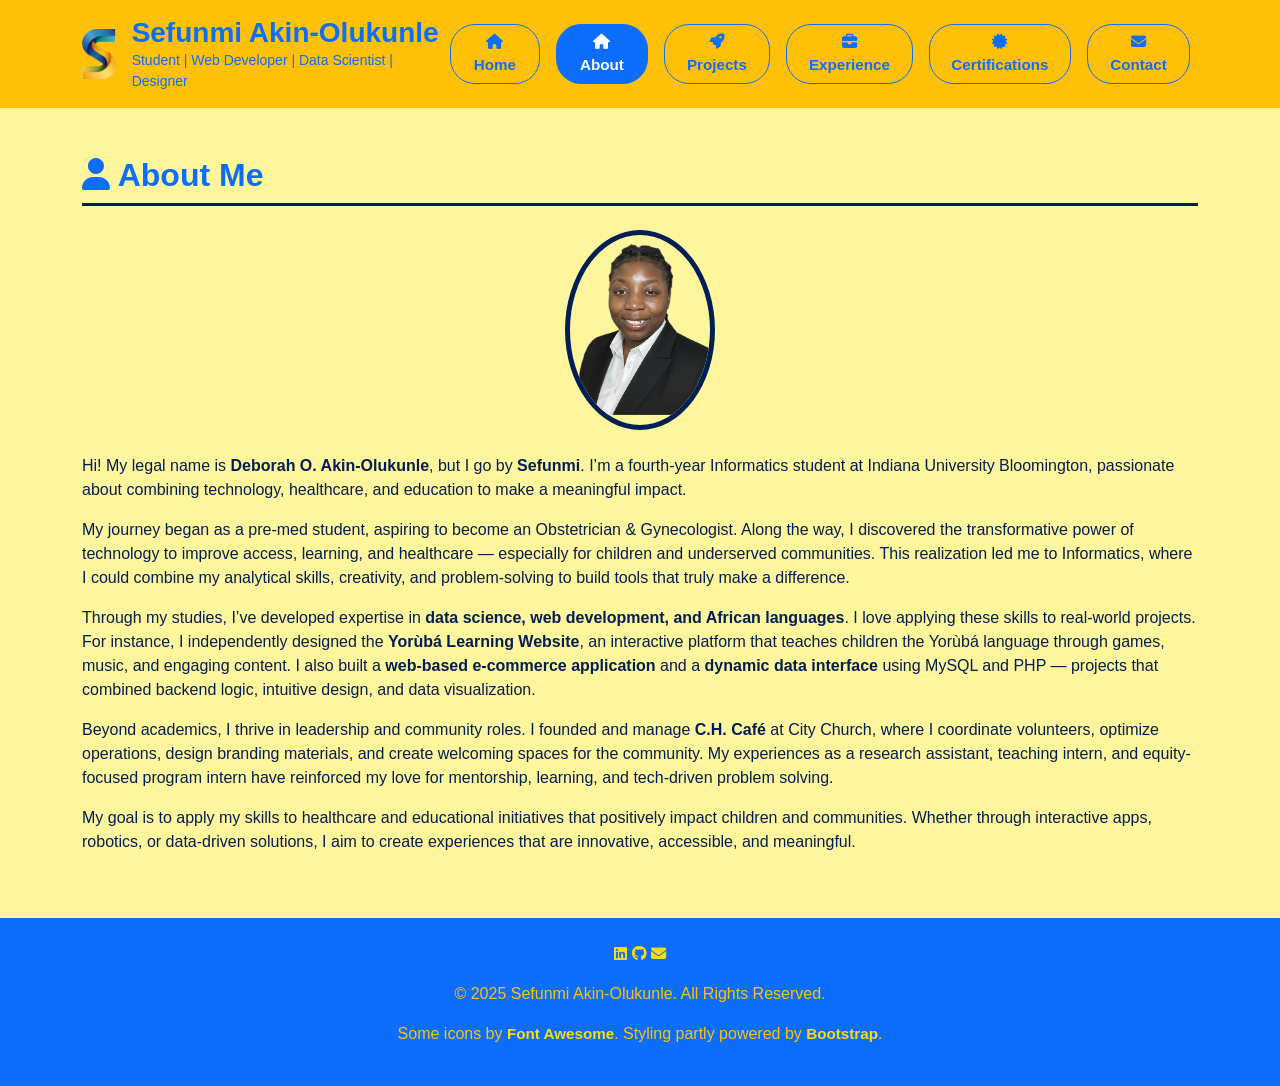
==== about.html @ feb0e195 "Portfolio first draft" ====
<!DOCTYPE html>
<html lang="en">

<head>
    <meta charset="UTF-8">
    <meta name="viewport" content="width=device-width, initial-scale=1.0">
    <title>Sefunmi Akin-Olukunle | Portfolio</title>

    <!-- Bootstrap 5 CSS -->
    <link href="https://cdn.jsdelivr.net/npm/bootstrap@5.3.1/dist/css/bootstrap.min.css" rel="stylesheet">
    <!-- Font Awesome for icons -->
    <link rel="stylesheet" href="https://cdnjs.cloudflare.com/ajax/libs/font-awesome/6.5.0/css/all.min.css">
    <!-- Favicon -->
    <link rel="icon" href="favicon.ico" type="image/x-icon">
    <!-- Custom CSS -->
    <link rel="stylesheet" href="css/style.css">
    <link rel="stylesheet" href="css/normalize.css">
</head>

<body>

    <!-- Hero Section -->
    <!-- Hero Section -->
    <header class="bg-warning text-primary py-3">
        <div class="container d-flex justify-content-between align-items-center">
            <!-- Left side: Logo + Name -->
            <div class="d-flex align-items-center">
                <img src="images/logo.PNG" alt="Sefunmi Logo" class="logo-img me-3">
                <!-- Logo genreated from google.gemini.com -->

                <div>
                    <h1 class="h3 fw-bold mb-0">Sefunmi Akin-Olukunle</h1>
                    <p class="small mb-0">Student | Web Developer | Data Scientist | Designer</p>
                </div>
            </div>

            <!-- Right side: Navigation -->
            <nav class="navbar">
                <!-- Desktop Nav (visible on lg+) -->
                <ul class="navbar-nav d-none d-lg-flex flex-row">
                    <li class="nav-item">
                        <a class="btn btn-outline-primary btn-lg mx-2" href="index.html">
                            <i class="fas fa-home"></i> Home
                        </a>
                    </li>
                    <li class="nav-item">
                        <a class="btn btn-primary btn-lg mx-2" href="about.html">
                            <i class="fas fa-home"></i> About
                        </a>
                    </li>
                    <li class="nav-item mx-2">
                        <a class="btn btn-outline-primary btn-lg" href="projects.html"><i class="fas fa-rocket"></i>
                            Projects</a>
                    </li>
                    <li class="nav-item mx-2">
                        <a class="btn btn-outline-primary btn-lg" href="experience.html"><i
                                class="fas fa-briefcase"></i> Experience</a>
                    </li>
                    <li class="nav-item mx-2">
                        <a class="btn btn-outline-primary btn-lg" href="certifications.html"><i
                                class="fas fa-certificate"></i> Certifications</a>
                    </li>
                    <li class="nav-item mx-2">
                        <a class="btn btn-outline-primary btn-lg" href="contact.html"><i class="fas fa-envelope"></i>
                            Contact</a>
                    </li>
                </ul>

                <!-- Hamburger (visible on small screens) -->
                <button class="d-lg-none btn btn-light btn-lg" type="button" data-bs-toggle="offcanvas"
                    data-bs-target="#offcanvasMenu" aria-controls="offcanvasMenu">
                    <i class="fas fa-bars me-2"></i> Menu
                </button>
            </nav>
        </div>
    </header>

    <!-- Offcanvas Menu -->
    <div class="offcanvas offcanvas-end blue-menu" tabindex="-1" id="offcanvasMenu"
        aria-labelledby="offcanvasMenuLabel">
        <div class="offcanvas-header">
            <h5 class="offcanvas-title" id="offcanvasMenuLabel">Menu</h5>
            <button type="button" class="btn-close text-reset" data-bs-dismiss="offcanvas" aria-label="Close"></button>
        </div>
        <div class="offcanvas-body">
            <ul class="navbar-nav">
                <li class="nav-item"><a class="nav-link" href="index.html"><i class="fas fa-home"></i> Home</a></li>
                <li class="nav-item"><a class="nav-link contact-link" href="about.html"><i class="fas fa-user"></i>
                        About</a>
                </li>
                <li class="nav-item"><a class="nav-link" href="projects.html"><i class="fas fa-rocket"></i> Projects</a>
                </li>
                <li class="nav-item"><a class="nav-link" href="experience.html"><i class="fas fa-briefcase"></i>
                        Experience</a></li>
                <li class="nav-item"><a class="nav-link" href="certifications.html"><i class="fas fa-certificate"></i>
                        Certifications</a></li>
                <li class="nav-item"><a class="nav-link" href="contact.html"><i class="fas fa-envelope"></i> Contact</a>
                </li>
            </ul>
        </div>
    </div>


    <!-- Right-side Collapsible Menu
    <div class="menu-toggle" id="menuToggle">
        <i class="fas fa-bars"></i> Menu
    </div>

    <nav class="sidebar-nav-collapsible" id="sidebarNav">
        <ul>
            <li><a href="index.html"><i class="fas fa-home"></i> Home</a></li>
            <li><a href="index.html#about"><i class="fas fa-user"></i> About</a></li>
            <li><a href="projects.html"><i class="fas fa-rocket"></i> Projects</a></li>
            <li><a href="experience.html"><i class="fas fa-briefcase"></i> Experience</a></li>
            <li><a href="certifications.html"><i class="fas fa-certificate"></i> Certifications</a></li>
            <li><a href="contact.html"><i class="fas fa-envelope"></i> Contact</a></li>
        </ul>
    </nav> -->



    <!-- About Section -->
    <section id="about" class="container py-5">
        <h2 class="text-primary mb-4"><i class="fas fa-user"></i> About Me</h2>
        <div class="text-center mb-4">
            <img src="images/profile.PNG" alt="Sefunmi Akin-Olukunle" class="profile-pic">
        </div>
        <p>Hi! My legal name is <strong>Deborah O. Akin-Olukunle</strong>, but I go by <strong>Sefunmi</strong>. I’m a
            fourth-year Informatics student at Indiana University Bloomington, passionate about combining technology,
            healthcare, and education to make a meaningful impact.</p>

        <p>My journey began as a pre-med student, aspiring to become an Obstetrician & Gynecologist. Along the way, I
            discovered the transformative power of technology to improve access, learning, and healthcare — especially
            for children and underserved communities. This realization led me to Informatics, where I could combine my
            analytical skills, creativity, and problem-solving to build tools that truly make a difference.</p>

        <p>Through my studies, I’ve developed expertise in <strong>data science, web development, and African
                languages</strong>. I love applying these skills to real-world projects. For instance, I independently
            designed the <strong>Yorùbá Learning Website</strong>, an interactive platform that teaches children the
            Yorùbá language through games, music, and engaging content. I also built a <strong>web-based e-commerce
                application</strong> and a <strong>dynamic data interface</strong> using MySQL and PHP — projects that
            combined backend logic, intuitive design, and data visualization.</p>

        <p>Beyond academics, I thrive in leadership and community roles. I founded and manage <strong>C.H. Café</strong>
            at City Church, where I coordinate volunteers, optimize operations, design branding materials, and create
            welcoming spaces for the community. My experiences as a research assistant, teaching intern, and
            equity-focused program intern have reinforced my love for mentorship, learning, and tech-driven problem
            solving.</p>

        <p>My goal is to apply my skills to healthcare and educational initiatives that positively impact children and
            communities. Whether through interactive apps, robotics, or data-driven solutions, I aim to create
            experiences that are innovative, accessible, and meaningful.</p>
    </section>

    <!-- Skills Section -->
    <!-- <section id="skills" class="py-5">
        <div class="container bg-primary text-warning p-4 rounded">
            <h2 class="mb-4"><i class="fas fa-laptop-code"></i> Technical Skills</h2>
            <div class="d-flex flex-wrap gap-2">
                <span class="badge">Python</span>
                <span class="badge">HTML</span>
                <span class="badge">CSS</span>
                <span class="badge">SQL/MySQL</span>
                <span class="badge">Tableau</span>
                <span class="badge">GitHub</span>
                <span class="badge">Figma</span>
                <span class="badge">Data Analysis</span>
                <span class="badge">JavaScript</span>

            </div>
        </div>
    </section> -->

    <!-- Call to Action Section -->
    <!-- <section class="text-center py-5">
        <div class="container">
            <h2 class="mb-4"><i class="fas fa-handshake"></i> Let’s Connect</h2>
            <a href="contact.html" class="btn btn-primary btn-lg mx-2"><i class="fas fa-envelope"></i> Contact Me</a>
            <a href="projects.html" class="btn btn-warning btn-lg text-primary mx-2"><i class="fas fa-rocket"></i> See
                My Work</a>
        </div>
    </section> -->

    <!-- Footer -->
    <footer class="bg-primary text-warning text-center py-4">
        <div class="mb-3">
            <a href="https://www.linkedin.com/in/deborah-sefunmi-akin-olukunle/" target="_blank" class="social-icon"><i
                    class="fab fa-linkedin"></i></a>
            <a href="https://github.com/dsakinolu" target="_blank" class="social-icon"><i class="fab fa-github"></i></a>
            <a href="mailto:dsakinolukunle@gmail.com" class="social-icon"><i class="fas fa-envelope"></i></a>
        </div>
        <p>&copy; 2025 Sefunmi Akin-Olukunle. All Rights Reserved.</p>
        <p>Some icons by <a href="https://fontawesome.com/" target="_blank"><strong>Font Awesome</strong></a>. Styling
            partly powered by
            <a href="https://getbootstrap.com/" target="_blank"><strong>Bootstrap</strong></a>.
        </p>
    </footer>

    <!-- Bootstrap JS -->
    <script src="https://cdn.jsdelivr.net/npm/bootstrap@5.3.1/dist/js/bootstrap.bundle.min.js"></script>
    <script src="script.js"></script>
</body>

</html>
---- css/style.css ----
body {
    font-family: 'Segoe UI', Arial, sans-serif;
    background-color: #fff59d;
    /* bright yellow */
    color: #001f54;
    /* deep blue text */
    scroll-behavior: smooth;
    margin: 0;
}

header {
    position: sticky;
    top: 0;
    /* distance from top of viewport */
    z-index: 1000;
    /* ensures header stays above content */
}

/* Hero with gradient animation */
.hero {
    height: 70vh;
    background: linear-gradient(135deg, #007bff, #00c6ff);
    background-size: 400% 400%;
    animation: gradientBG 10s ease infinite;
    color: #fff;
    position: relative;
}

@keyframes gradientBG {
    0% {
        background-position: 0% 50%;
    }

    50% {
        background-position: 100% 50%;
    }

    100% {
        background-position: 0% 50%;
    }
}

/* Skills badges */
.skill-badge {
    background-color: #ffc107;
    color: #0d6efd;
    padding: 0.5rem 1rem;
    border-radius: 25px;
    font-size: 1rem;
    transition: transform 0.3s, box-shadow 0.3s;
}

.skill-badge:hover {
    transform: scale(1.1);
    box-shadow: 0 0 15px rgba(255, 193, 7, 0.8);
}

/* Card hover effect */
.hover-card:hover {
    transform: translateY(-5px);
    transition: 0.3s ease-in-out;
}


/* Logo styling */
.logo-img {
    max-height: 50px;
    /* Adjust size */
    width: auto;
}

/* Navbar adjustments */


.navbar-nav .btn {
    font-weight: 600;
    transition: transform 0.2s ease-in-out;
    padding: 0.4rem 0.9rem;
    font-size: 0.95rem;
    border-radius: 25px;
}

.navbar-nav .btn:hover {
    transform: scale(1.05);
}

.navbar-nav {
    margin-left: auto;
    /* pushes nav to the right */
    align-items: center;
}

.blue-shadow {
    box-shadow: 0 4px 8px rgba(0, 123, 255, 0.3);
    /* subtle blue shadow */
}


/* Offcanvas link styling */
.offcanvas-body .nav-link {
    font-size: 1.2rem;
    padding: 10px 0;
    color: #0d6efd;
    text-align: left;
}

.offcanvas-body .nav-link i {
    margin-right: 8px;

}


/* Offcanvas Menu Customization */
.blue-menu {
    background-color: #0d6efd;
    /* Your blue */
    color: #ffc107;
    /* Yellow text for contrast */
}

.blue-menu .offcanvas-header {
    border-bottom: 1px solid #ffc107;
    /* subtle divider */
}

.blue-menu .offcanvas-title {
    color: #ffc107;
    font-weight: bold;
}

.blue-menu .nav-link {
    display: inline-block;
    width: 100%;
    text-align: center;
    background-color: #ffc107;
    /* same as desktop primary */
    color: #001f54;
    /* deep blue text */
    font-weight: 600;
    border-radius: 25px;
    padding: 0.5rem 1rem;
    margin: 0.5rem 0;
    transition: transform 0.3s, background-color 0.3s;
    text-decoration: none;
}

.blue-menu .nav-link i {
    margin-right: 0.5rem;
}

.blue-menu .nav-link:hover {
    background-color: #ffdd00;
    /* brighter yellow on hover */
    color: #001f54;
    transform: scale(1.05);
}

/* Close button color */
.blue-menu .btn-close {
    filter: invert(100%);
    /* makes it visible on blue background */
}

/* Ensure Offcanvas full height scrolls on mobile if content is long */
.blue-menu .offcanvas-body {
    overflow-y: auto;
    padding-top: 1rem;
}

.blue-menu .nav-link.contact-link {
    background-color: #001f54;
    /* deep blue */
    color: #ffc107;
}

.blue-menu .nav-link.contact-link:hover {
    background-color: #2563eb;
    /* hover deep blue */
    color: #ffc107;
}

/* Optional: subtle shadow to make it pop */
.blue-menu {
    box-shadow: -4px 0 15px rgba(0, 0, 0, 0.2);
}


.nav-link:hover {
    color: burlywood !important;
    text-decoration: none;
    transition: color 0.3s;
}

/* Collapsible Right Menu */
/* Keep Menu Toggle inside header */
.menu-toggle {
    display: inline-flex;
    /* only as wide as content */
    align-items: center;
    gap: 0.5rem;
    position: absolute;
    /* positions inside header */
    top: 175px;
    right: 20px;
    background-color: #ffe74c;
    color: #001f54;
    font-weight: bold;
    padding: 0.5rem 1rem;
    border-radius: 10px;
    cursor: pointer;
    box-shadow: 0 2px 8px rgba(0, 0, 0, 0.2);
    z-index: 1000;
}

.menu-toggle:hover {
    background-color: #ffd700;
}



/* Hidden sidebar */
.sidebar-nav-collapsible {
    position: fixed;
    top: 0;
    right: -250px;
    width: 250px;
    height: 100%;
    background-color: #001f54;
    color: #ffe74c;
    padding-top: 3rem;
    transition: right 0.3s;
    z-index: 999;
}

.sidebar-nav-collapsible ul {
    list-style: none;
    padding: 0;
    margin: 0;
}

.sidebar-nav-collapsible li {
    margin: 1rem 0;
}

.sidebar-nav-collapsible a {
    color: #ffe74c;
    text-decoration: none;
    font-weight: bold;
    display: block;
    padding: 0.5rem 1rem;
    transition: background-color 0.3s, color 0.3s;
}

.sidebar-nav-collapsible a:hover {
    background-color: #ffe74c;
    color: #001f54;
    border-radius: 0 10px 10px 0;
}

/* .sidebar-nav-collapsible ul li a:visited {
    color: rgb(236, 114, 70);
} */

/* Active sidebar open */
.sidebar-nav-collapsible.open {
    right: 0;
}


/* Section Titles */
h2 {
    border-bottom: 3px solid #001f54;
    padding-bottom: 0.5rem;
    margin-bottom: 2rem;
    font-weight: bold;
}

/* Profile Picture */
#about img {
    width: 150px;
    height: 200px;
    object-fit: contain;
    border-radius: 50%;
    border: 5px solid #001f54;
    transition: transform 0.3s, box-shadow 0.3s;
    display: block;
    margin: 1rem auto;
}

#about img:hover {
    transform: scale(1.1);
    box-shadow: 0 0 20px rgba(0, 31, 84, 0.6);
}

/* Skills Section */
#skills {
    background-color: #001f54;
    color: #fff59d;
}

#skills .d-flex span {
    background-color: #ffdd00;
    color: #001f54;
    padding: 0.5rem 1rem;
    border-radius: 5px;
    font-weight: bold;
    transition: transform 0.3s, background-color 0.3s;
    cursor: pointer;
}

#skills .d-flex span:hover {
    transform: scale(1.1);
    background-color: #ffe74c;
}

/* Call to Action Section */
.text-center.py-5 {
    background-color: #001f54;
    color: #fff59d;
    transition: background-color 0.3s;
}

.text-center.py-5 .btn-primary {
    background-color: #ffdd00;
    color: #001f54;
    border: none;
    transition: transform 0.3s, background-color 0.3s;
}

/* For outline buttons */
.btn-outline-primary:hover {
    background-color: #1e3a8a;
    /* your desired blue */
    color: #ffffff;
    /* text color on hover */
    border-color: #1e3a8a;
    /* optional: match border to hover bg */
}

/* For solid buttons (btn-primary) */
.btn-primary:hover {
    background-color: #2563eb;
    /* your desired hover blue */
    color: #ffffff;
    /* optional */
    border-color: #2563eb;
    /* optional */
}


.text-center.py-5 .btn-primary:hover {
    background-color: #ffe74c;
    transform: scale(1.05);
}

.text-center.py-5 .btn-warning {
    background-color: #ffe74c;
    color: #001f54;
    border: none;
    transition: transform 0.3s, background-color 0.3s;
}

.text-center.py-5 .btn-warning:hover {
    background-color: #ffdd00;
    transform: scale(1.05);
}

/* Footer */
footer {
    background-color: #001f54;
    color: #ffdd00;
    text-align: center;
    padding: 2rem 0;
}

footer a {
    color: #ffdd00;
    margin: 0;
    font-size: 0.95rem;
    transition: transform 0.3s, color 0.3s;
    text-decoration: none;
}

footer a:hover {
    transform: scale(1.2);
    color: #fff;
}

footer a:visited {
    color: rgb(236, 114, 70);
}

/* Buttons & badges hover animations */
.btn,
.badge {
    cursor: pointer;
}

/* Optional: subtle fade-in on scroll for About and Skills sections */
@keyframes fadeInUp {
    from {
        opacity: 0;
        transform: translateY(20px);
    }

    to {
        opacity: 1;
        transform: translateY(0);
    }
}

#about,
#skills {
    animation: fadeInUp 1s ease-in-out;
}

/* Optional: add shadow to skill badges for pop effect */
#skills .d-flex span {
    box-shadow: 0 4px 8px rgba(0, 0, 0, 0.2);
}

/*  *******PROJECTS PAGE****** */

.hover-card {
    transition: transform 0.3s, box-shadow 0.3s;
    cursor: pointer;
}

.hover-card:hover {
    transform: translateY(-10px);
    box-shadow: 0 10px 20px rgba(0, 31, 84, 0.5);
}

.card-img-top {
    height: 200px;
    object-fit: cover;
}

/*  *******CONTACT PAGE****** */

form input,
form textarea {
    border: 2px solid #001f54;
    border-radius: 5px;
    transition: border-color 0.3s, box-shadow 0.3s;
}

form input:focus,
form textarea:focus {
    border-color: #ffdd00;
    box-shadow: 0 0 10px rgba(255, 221, 0, 0.5);
}

form button:hover {
    transform: scale(1.05);
    background-color: #ffdd00;
}

/*  *******CERTIFICATIONS PAGE****** */
.list-group-item i {
    margin-right: 10px;
}

.list-group-item:hover {
    background-color: #ffe74c;
    color: #001f54;
    font-weight: bold;
    transition: 0.3s;
}



/*  *******EXPERIENCE PAGE****** */
.timeline {
    position: relative;
    padding-left: 30px;
    border-left: 3px solid #001f54;
}

.timeline-item {
    margin-bottom: 2rem;
    opacity: 0;
    transform: translateX(-50px);
    transition: all 0.6s ease-out;
}

.timeline-item h5 {
    color: #001f54;
}

.timeline-item.visible {
    opacity: 1;
    transform: translateX(0);
}



/*  *******PROJECTS PAGE****** */

.pop {
    transform: scale(1.2);
    transition: transform 0.3s;
}



/* Default: Desktop */
.nav-links {
    display: flex;
    gap: 0.5rem;
}

/* Large screens (lg+) - show desktop nav, hide menu button */
@media screen and (min-width: 992px) {
    .menu-btn {
        display: none;
    }

    .nav-links {
        display: flex !important;
        flex-direction: row;
        position: static;
        background: none;
        box-shadow: none;
    }
}

/* Medium screens (md: 768px - 991px) */
@media screen and (max-width: 991px) {
    .nav-links {
        display: none;
        flex-direction: column;
        position: absolute;
        top: 100%;
        right: 1rem;
        background-color: white;
        padding: 1rem;
        border-radius: 8px;
        box-shadow: 0 4px 8px rgba(0, 0, 0, 0.2);
        z-index: 100;
    }

    .nav-links.show {
        display: flex;
    }

    .menu-btn {
        display: inline-flex;
        position: relative;
        z-index: 101;
    }

    .site-title h1 {
        font-size: 1.3rem;
    }
}

/* Small screens (sm: 576px - 767px) */
@media screen and (max-width: 767px) {
    .site-title h1 {
        font-size: 1.2rem;
    }

    .menu-btn {
        top: 1rem;
        right: 1rem;
    }

    .nav-links {
        width: 180px;
    }
}

/* Extra small screens (xs: <576px) */
@media screen and (max-width: 575px) {
    .site-title h1 {
        font-size: 1.1rem;
    }

    .nav-links {
        width: 160px;
        padding: 0.8rem;
        top: 4rem;
    }

    .menu-btn {
        top: 0.8rem;
        right: 0.8rem;
        font-size: 0.9rem;
        padding: 0.5rem 1rem;
    }
}
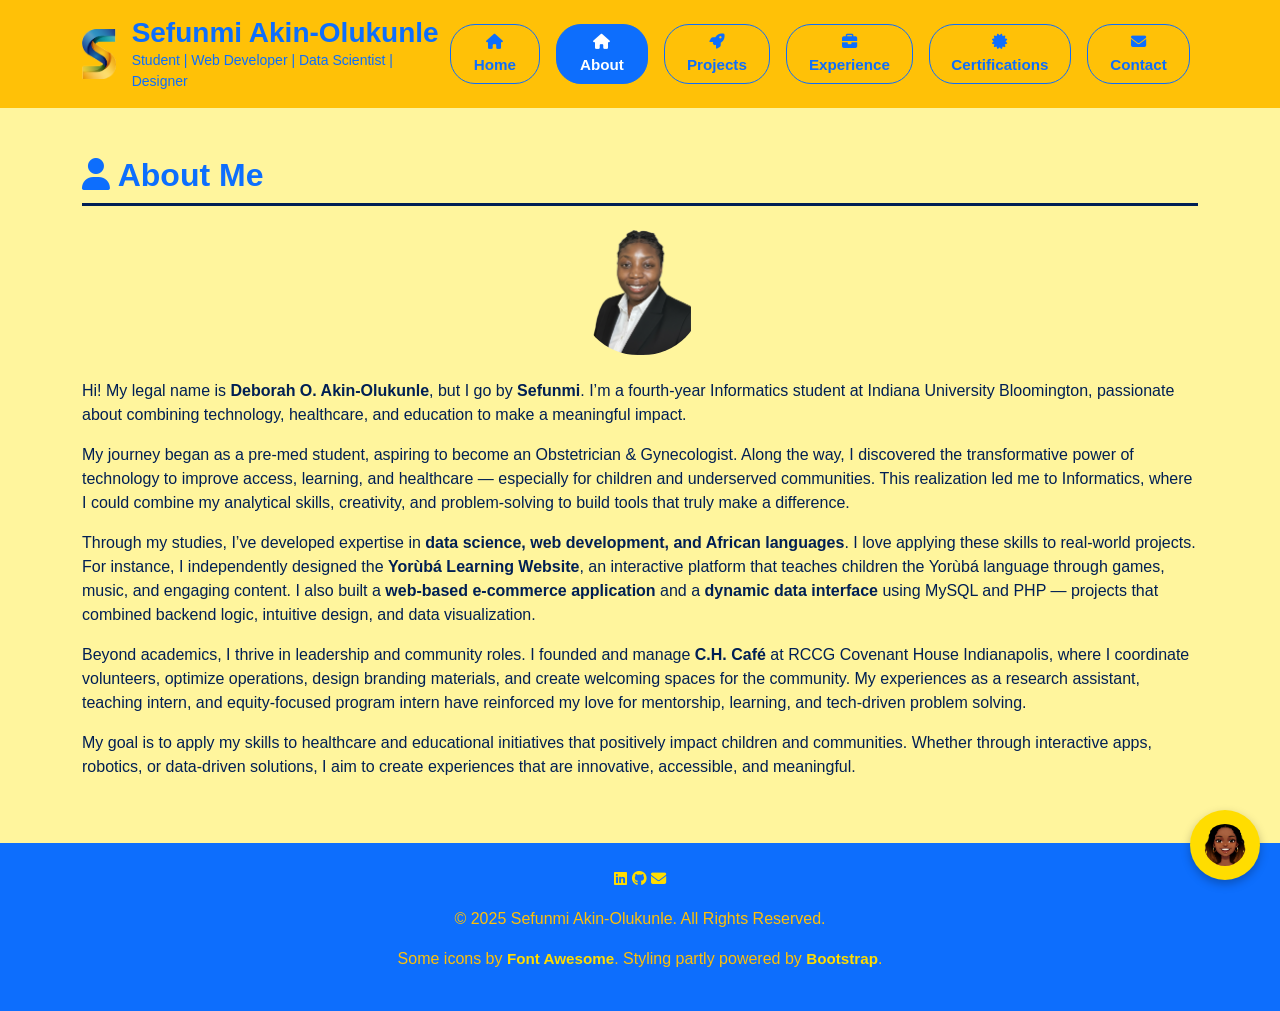
==== commit 980f4c54: "new additions, figma prototype, AI chatbox" ====
--- a/about.html
+++ b/about.html
@@ -12,14 +12,13 @@
     <link rel="stylesheet" href="https://cdnjs.cloudflare.com/ajax/libs/font-awesome/6.5.0/css/all.min.css">
     <!-- Favicon -->
     <link rel="icon" href="favicon.ico" type="image/x-icon">
-    <!-- Custom CSS -->
     <link rel="stylesheet" href="css/style.css">
     <link rel="stylesheet" href="css/normalize.css">
 </head>
 
 <body>
 
-    <!-- Hero Section -->
+
     <!-- Hero Section -->
     <header class="bg-warning text-primary py-3">
         <div class="container d-flex justify-content-between align-items-center">
@@ -101,24 +100,6 @@
     </div>
 
 
-    <!-- Right-side Collapsible Menu
-    <div class="menu-toggle" id="menuToggle">
-        <i class="fas fa-bars"></i> Menu
-    </div>
-
-    <nav class="sidebar-nav-collapsible" id="sidebarNav">
-        <ul>
-            <li><a href="index.html"><i class="fas fa-home"></i> Home</a></li>
-            <li><a href="index.html#about"><i class="fas fa-user"></i> About</a></li>
-            <li><a href="projects.html"><i class="fas fa-rocket"></i> Projects</a></li>
-            <li><a href="experience.html"><i class="fas fa-briefcase"></i> Experience</a></li>
-            <li><a href="certifications.html"><i class="fas fa-certificate"></i> Certifications</a></li>
-            <li><a href="contact.html"><i class="fas fa-envelope"></i> Contact</a></li>
-        </ul>
-    </nav> -->
-
-
-
     <!-- About Section -->
     <section id="about" class="container py-5">
         <h2 class="text-primary mb-4"><i class="fas fa-user"></i> About Me</h2>
@@ -142,7 +123,8 @@
             combined backend logic, intuitive design, and data visualization.</p>
 
         <p>Beyond academics, I thrive in leadership and community roles. I founded and manage <strong>C.H. Café</strong>
-            at City Church, where I coordinate volunteers, optimize operations, design branding materials, and create
+            at RCCG Covenant House Indianapolis, where I coordinate volunteers, optimize operations, design branding
+            materials, and create
             welcoming spaces for the community. My experiences as a research assistant, teaching intern, and
             equity-focused program intern have reinforced my love for mentorship, learning, and tech-driven problem
             solving.</p>
@@ -152,34 +134,40 @@
             experiences that are innovative, accessible, and meaningful.</p>
     </section>
 
-    <!-- Skills Section -->
-    <!-- <section id="skills" class="py-5">
-        <div class="container bg-primary text-warning p-4 rounded">
-            <h2 class="mb-4"><i class="fas fa-laptop-code"></i> Technical Skills</h2>
-            <div class="d-flex flex-wrap gap-2">
-                <span class="badge">Python</span>
-                <span class="badge">HTML</span>
-                <span class="badge">CSS</span>
-                <span class="badge">SQL/MySQL</span>
-                <span class="badge">Tableau</span>
-                <span class="badge">GitHub</span>
-                <span class="badge">Figma</span>
-                <span class="badge">Data Analysis</span>
-                <span class="badge">JavaScript</span>
+    <!-- Chatbot Icon -->
+    <div id="chat-icon">
+        <img src="images/sefunmi_avatar.PNG" alt="Sefunmi AI">
+        <span id="chat-tooltip">Ask Sefunmi AI</span>
+    </div>
 
+    <!-- Chatbox  -->
+    <div id="chatbot" class="chatbot hidden">
+        <div class="chat-header">
+            <div class="chat-title">
+                <img src="images/sefunmi_avatar.PNG" alt="Sefunmi AI" class="chat-avatar">
+                <span>Sefunmi AI</span>
+            </div>
+            <div class="chat-buttons">
+                <button id="minimize-chat">–</button>
+                <button id="end-chat">End Chat</button>
             </div>
         </div>
-    </section> -->
+        <div class="chat-body" id="chat-body"></div>
+        <div class="chat-footer">
+            <input type="text" id="chat-input" placeholder="Type a message..." />
+            <button id="send-btn">Send</button>
+        </div>
 
-    <!-- Call to Action Section -->
-    <!-- <section class="text-center py-5">
-        <div class="container">
-            <h2 class="mb-4"><i class="fas fa-handshake"></i> Let’s Connect</h2>
-            <a href="contact.html" class="btn btn-primary btn-lg mx-2"><i class="fas fa-envelope"></i> Contact Me</a>
-            <a href="projects.html" class="btn btn-warning btn-lg text-primary mx-2"><i class="fas fa-rocket"></i> See
-                My Work</a>
+        <!-- End Chat Confirmation -->
+        <div id="end-chat-modal" class="hidden">
+            <div class="modal-content">
+                <p>Are you sure you want to end this chat?</p>
+                <button id="confirm-end">Yes</button>
+                <button id="cancel-end">No</button>
+            </div>
         </div>
-    </section> -->
+    </div>
+
 
     <!-- Footer -->
     <footer class="bg-primary text-warning text-center py-4">
--- a/css/style.css
+++ b/css/style.css
@@ -1,9 +1,7 @@
 body {
     font-family: 'Segoe UI', Arial, sans-serif;
     background-color: #fff59d;
-    /* bright yellow */
-    color: #001f54;
-    /* deep blue text */
+    color: #001f54;
     scroll-behavior: smooth;
     margin: 0;
 }
@@ -11,9 +9,7 @@
 header {
     position: sticky;
     top: 0;
-    /* distance from top of viewport */
     z-index: 1000;
-    /* ensures header stays above content */
 }
 
 /* Hero with gradient animation */
@@ -65,12 +61,10 @@
 /* Logo styling */
 .logo-img {
     max-height: 50px;
-    /* Adjust size */
     width: auto;
 }
 
-/* Navbar adjustments */
-
+/* Navbar  */
 
 .navbar-nav .btn {
     font-weight: 600;
@@ -86,13 +80,11 @@
 
 .navbar-nav {
     margin-left: auto;
-    /* pushes nav to the right */
     align-items: center;
 }
 
 .blue-shadow {
     box-shadow: 0 4px 8px rgba(0, 123, 255, 0.3);
-    /* subtle blue shadow */
 }
 
 
@@ -113,14 +105,11 @@
 /* Offcanvas Menu Customization */
 .blue-menu {
     background-color: #0d6efd;
-    /* Your blue */
     color: #ffc107;
-    /* Yellow text for contrast */
 }
 
 .blue-menu .offcanvas-header {
     border-bottom: 1px solid #ffc107;
-    /* subtle divider */
 }
 
 .blue-menu .offcanvas-title {
@@ -133,9 +122,7 @@
     width: 100%;
     text-align: center;
     background-color: #ffc107;
-    /* same as desktop primary */
-    color: #001f54;
-    /* deep blue text */
+    color: #001f54;
     font-weight: 600;
     border-radius: 25px;
     padding: 0.5rem 1rem;
@@ -150,7 +137,6 @@
 
 .blue-menu .nav-link:hover {
     background-color: #ffdd00;
-    /* brighter yellow on hover */
     color: #001f54;
     transform: scale(1.05);
 }
@@ -158,10 +144,8 @@
 /* Close button color */
 .blue-menu .btn-close {
     filter: invert(100%);
-    /* makes it visible on blue background */
-}
-
-/* Ensure Offcanvas full height scrolls on mobile if content is long */
+}
+
 .blue-menu .offcanvas-body {
     overflow-y: auto;
     padding-top: 1rem;
@@ -169,17 +153,14 @@
 
 .blue-menu .nav-link.contact-link {
     background-color: #001f54;
-    /* deep blue */
     color: #ffc107;
 }
 
 .blue-menu .nav-link.contact-link:hover {
     background-color: #2563eb;
-    /* hover deep blue */
     color: #ffc107;
 }
 
-/* Optional: subtle shadow to make it pop */
 .blue-menu {
     box-shadow: -4px 0 15px rgba(0, 0, 0, 0.2);
 }
@@ -192,14 +173,11 @@
 }
 
 /* Collapsible Right Menu */
-/* Keep Menu Toggle inside header */
 .menu-toggle {
     display: inline-flex;
-    /* only as wide as content */
     align-items: center;
     gap: 0.5rem;
     position: absolute;
-    /* positions inside header */
     top: 175px;
     right: 20px;
     background-color: #ffe74c;
@@ -257,9 +235,6 @@
     border-radius: 0 10px 10px 0;
 }
 
-/* .sidebar-nav-collapsible ul li a:visited {
-    color: rgb(236, 114, 70);
-} */
 
 /* Active sidebar open */
 .sidebar-nav-collapsible.open {
@@ -277,11 +252,11 @@
 
 /* Profile Picture */
 #about img {
-    width: 150px;
-    height: 200px;
+    width: 125px;
+    height: 125px;
     object-fit: contain;
-    border-radius: 50%;
-    border: 5px solid #001f54;
+    border-radius: 60px;
+    border: 5px #001f54;
     transition: transform 0.3s, box-shadow 0.3s;
     display: block;
     margin: 1rem auto;
@@ -337,14 +312,10 @@
     /* optional: match border to hover bg */
 }
 
-/* For solid buttons (btn-primary) */
 .btn-primary:hover {
     background-color: #2563eb;
-    /* your desired hover blue */
     color: #ffffff;
-    /* optional */
     border-color: #2563eb;
-    /* optional */
 }
 
 
@@ -396,7 +367,6 @@
     cursor: pointer;
 }
 
-/* Optional: subtle fade-in on scroll for About and Skills sections */
 @keyframes fadeInUp {
     from {
         opacity: 0;
@@ -414,7 +384,6 @@
     animation: fadeInUp 1s ease-in-out;
 }
 
-/* Optional: add shadow to skill badges for pop effect */
 #skills .d-flex span {
     box-shadow: 0 4px 8px rgba(0, 0, 0, 0.2);
 }
@@ -503,8 +472,6 @@
 }
 
 
-
-/* Default: Desktop */
 .nav-links {
     display: flex;
     gap: 0.5rem;
@@ -589,4 +556,214 @@
         font-size: 0.9rem;
         padding: 0.5rem 1rem;
     }
+}
+
+/* Chat Icon */
+#chat-icon {
+    position: fixed;
+    bottom: 20px;
+    right: 20px;
+    width: 70px;
+    height: 70px;
+    background: #ffdd00;
+    border-radius: 50%;
+    display: flex;
+    align-items: center;
+    justify-content: center;
+    box-shadow: 0 4px 10px rgba(0, 0, 0, 0.25);
+    cursor: pointer;
+    z-index: 3000;
+    animation: shake 0.6s ease-in-out 1s;
+    /* shake on load */
+}
+
+#chat-icon img {
+    width: 60%;
+    height: 60%;
+    object-fit: cover;
+    /* crop nicely */
+    border-radius: 50%;
+}
+
+#chat-tooltip {
+    position: absolute;
+    bottom: 80px;
+    right: 0;
+    background: #001f54;
+    color: #fff;
+    padding: 6px 12px;
+    border-radius: 8px;
+    font-size: 0.9rem;
+    opacity: 0;
+    transition: opacity 0.5s;
+    pointer-events: none;
+
+    white-space: nowrap;
+    text-align: center;
+}
+
+/* Show tooltip briefly */
+#chat-icon:hover #chat-tooltip {
+    opacity: 1;
+}
+
+/* Shake animation */
+@keyframes shake {
+    0% {
+        transform: translate(0, 0);
+    }
+
+    25% {
+        transform: translate(-3px, 0);
+    }
+
+    50% {
+        transform: translate(3px, 0);
+    }
+
+    75% {
+        transform: translate(-3px, 0);
+    }
+
+    100% {
+        transform: translate(0, 0);
+    }
+}
+
+/* Chatbox */
+.chatbot {
+    position: fixed;
+    bottom: 80px;
+    right: 20px;
+    width: 300px;
+    height: 400px;
+    background: #fff;
+    border: 2px solid #001f54;
+    border-radius: 15px;
+    box-shadow: 0 5px 15px rgba(0, 0, 0, 0.2);
+    display: flex;
+    flex-direction: column;
+    font-family: inherit;
+    z-index: 2000;
+    overflow: hidden;
+}
+
+.hidden {
+    display: none;
+}
+
+.chat-header {
+    display: flex;
+    justify-content: space-between;
+    align-items: center;
+    padding: 10px;
+    background: #001f54;
+    color: #ffdd00;
+    font-weight: bold;
+    gap: 5px;
+}
+
+.chat-title {
+    display: flex;
+    align-items: center;
+    gap: 1px;
+}
+
+.chat-buttons {
+    display: flex;
+    gap: 2px;
+}
+
+.chat-header .chat-avatar {
+    width: 35px;
+    height: 35px;
+    border-radius: 50%;
+    object-fit: cover;
+    margin-right: 8px;
+}
+
+
+
+.chat-header button {
+    background-color: #001f54;
+    color: #ffdd00;
+    border: 1px solid #ffdd00;
+    border-radius: 5px;
+    padding: 4px 10px;
+    font-size: 0.9rem;
+    cursor: pointer;
+    margin-left: 5px;
+    transition: transform 0.2s, background-color 0.2s, color 0.2s;
+}
+
+.chat-header button:hover {
+    background-color: #ffdd00;
+    color: #001f54;
+    transform: scale(1.05);
+}
+
+.chat-body {
+    flex: 1;
+    padding: 10px;
+    overflow-y: auto;
+    font-size: 0.9rem;
+}
+
+.chat-footer {
+    display: flex;
+    border-top: 1px solid #ccc;
+}
+
+.chat-footer input {
+    flex: 1;
+    padding: 8px;
+    border: none;
+    outline: none;
+}
+
+.chat-footer button {
+    background: #001f54;
+    color: #ffdd00;
+    border: none;
+    padding: 8px 12px;
+    cursor: pointer;
+}
+
+.bot-img {
+    width: 30px;
+    height: 30px;
+    border-radius: 50%;
+    vertical-align: middle;
+    margin-right: 5px;
+}
+
+#end-chat-modal {
+    position: absolute;
+    top: 50%;
+    left: 50%;
+    transform: translate(-50%, -50%);
+    background: #001f54;
+    color: #ffdd00;
+    padding: 15px;
+    border-radius: 8px;
+    z-index: 10;
+    width: 80%;
+    max-width: 250px;
+    text-align: center;
+    box-shadow: 0 4px 12px rgba(0, 0, 0, 0.25);
+}
+
+#end-chat-modal.hidden {
+    display: none;
+}
+
+#end-chat-modal button {
+    margin: 5px;
+    padding: 5px 10px;
+    background: #ffdd00;
+    border: none;
+    border-radius: 5px;
+    cursor: pointer;
+    font-weight: bold;
+    color: #001f54;
 }
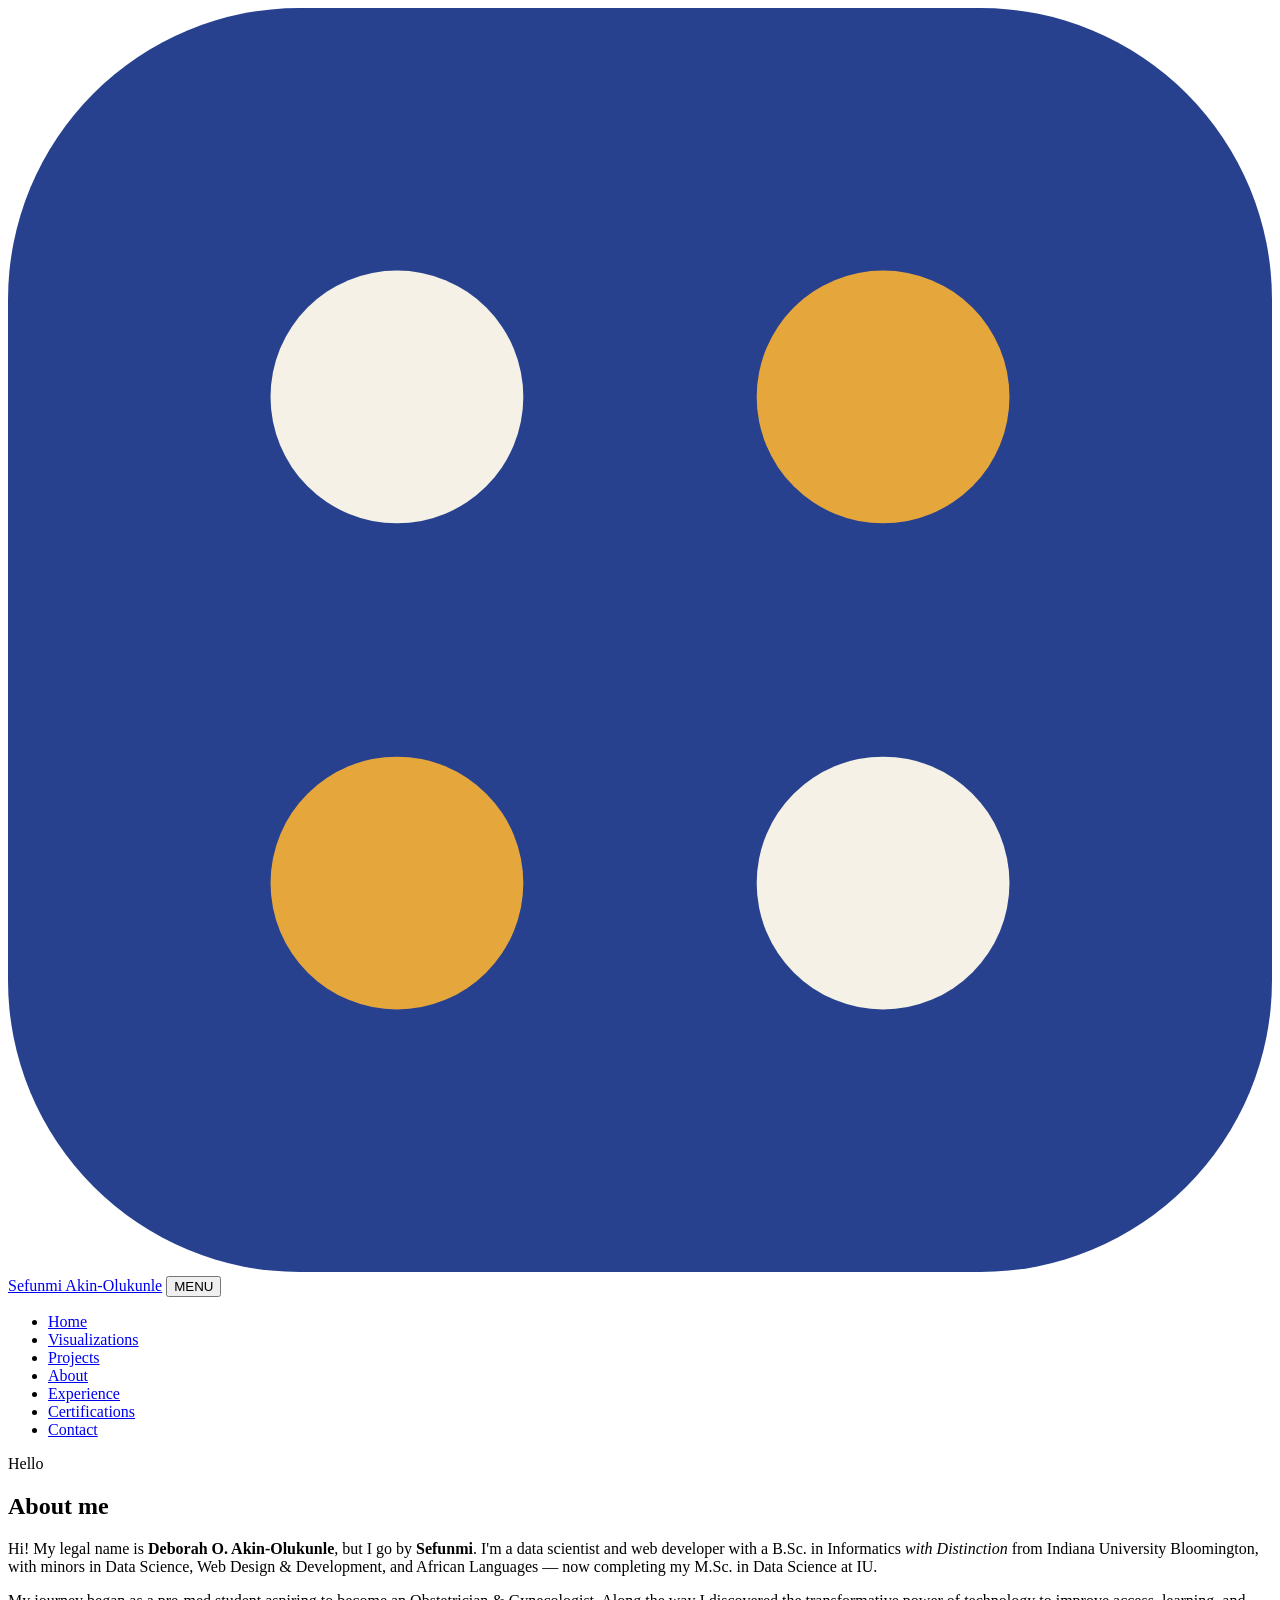
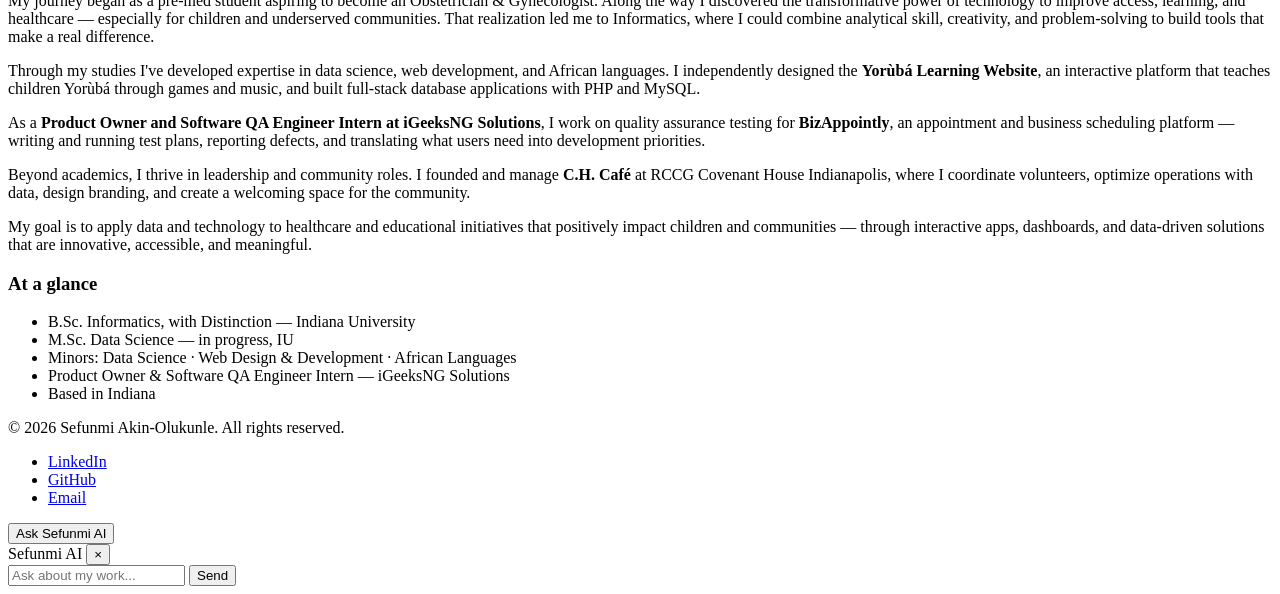
==== commit 2e5f885e: "rebranding" ====
--- a/about.html
+++ b/about.html
@@ -1,192 +1,95 @@
 <!DOCTYPE html>
 <html lang="en">
+<head>
+  <meta charset="UTF-8">
+  <meta name="viewport" content="width=device-width, initial-scale=1.0">
+  <title>Sefunmi | About</title>
+  <meta name="description" content="Sefunmi Akin-Olukunle — data scientist and web developer in Indiana. Interactive data visualization portfolio.">
+  <link rel="preconnect" href="https://fonts.googleapis.com">
+  <link rel="preconnect" href="https://fonts.gstatic.com" crossorigin>
+  <link href="https://fonts.googleapis.com/css2?family=Bricolage+Grotesque:opsz,wght@12..96,400..800&family=Albert+Sans:wght@400;600;700&family=IBM+Plex+Mono:wght@400;500&display=swap" rel="stylesheet">
+  <link rel="manifest" href="manifest.json">
+  <meta name="theme-color" content="#0e1733">
+  <link rel="icon" href="images/icon-192.png" type="image/png">
+  <link rel="apple-touch-icon" href="images/apple-touch-icon.png">
+  <meta name="apple-mobile-web-app-capable" content="yes">
+  <meta name="apple-mobile-web-app-title" content="Sefunmi">
+  <link rel="stylesheet" href="css/style.css">
+</head>
+<body>
+  <header class="site-header">
+    <div class="wrap bar">
+      <a class="brand" href="index.html"><svg class="mark" viewBox="0 0 26 26" aria-hidden="true"><rect width="26" height="26" rx="6" fill="#27418f"/><circle cx="8" cy="8" r="2.6" fill="#f5f1e6"/><circle cx="18" cy="8" r="2.6" fill="#e5a63c"/><circle cx="8" cy="18" r="2.6" fill="#e5a63c"/><circle cx="18" cy="18" r="2.6" fill="#f5f1e6"/></svg> Sefunmi Akin-Olukunle</a>
+      <button class="nav-toggle" id="nav-toggle" aria-expanded="false" aria-controls="site-nav">MENU</button>
+      <nav class="site-nav" id="site-nav" aria-label="Main">
+        <ul>
+        <li><a href="index.html">Home</a></li>
+        <li><a href="visualizations.html">Visualizations</a></li>
+        <li><a href="projects.html">Projects</a></li>
+        <li><a href="about.html" aria-current="page">About</a></li>
+        <li><a href="experience.html">Experience</a></li>
+        <li><a href="certifications.html">Certifications</a></li>
+        <li><a href="contact.html">Contact</a></li>
+        </ul>
+      </nav>
+    </div>
+  </header>
 
-<head>
-    <meta charset="UTF-8">
-    <meta name="viewport" content="width=device-width, initial-scale=1.0">
-    <title>Sefunmi Akin-Olukunle | Portfolio</title>
-
-    <!-- Bootstrap 5 CSS -->
-    <link href="https://cdn.jsdelivr.net/npm/bootstrap@5.3.1/dist/css/bootstrap.min.css" rel="stylesheet">
-    <!-- Font Awesome for icons -->
-    <link rel="stylesheet" href="https://cdnjs.cloudflare.com/ajax/libs/font-awesome/6.5.0/css/all.min.css">
-    <!-- Favicon -->
-    <link rel="icon" href="favicon.ico" type="image/x-icon">
-    <link rel="stylesheet" href="css/style.css">
-    <link rel="stylesheet" href="css/normalize.css">
-</head>
-
-<body>
+  <section class="section">
+    <div class="wrap">
+      <p class="eyebrow">Hello</p>
+      <h2>About me</h2>
+      <div class="about-grid">
+        <div class="prose">
+          <p>Hi! My legal name is <strong>Deborah O. Akin-Olukunle</strong>, but I go by <strong>Sefunmi</strong>. I'm a data scientist and web developer with a B.Sc. in Informatics <em>with Distinction</em> from Indiana University Bloomington, with minors in Data Science, Web Design &amp; Development, and African Languages &mdash; now completing my M.Sc. in Data Science at IU.</p>
+          <p>My journey began as a pre-med student aspiring to become an Obstetrician &amp; Gynecologist. Along the way I discovered the transformative power of technology to improve access, learning, and healthcare &mdash; especially for children and underserved communities. That realization led me to Informatics, where I could combine analytical skill, creativity, and problem-solving to build tools that make a real difference.</p>
+          <p>Through my studies I've developed expertise in data science, web development, and African languages. I independently designed the <strong>Yor&ugrave;b&aacute; Learning Website</strong>, an interactive platform that teaches children Yor&ugrave;b&aacute; through games and music, and built full-stack database applications with PHP and MySQL.</p>
+          <p>As a <strong>Product Owner and Software QA Engineer Intern at iGeeksNG Solutions</strong>, I work on quality assurance testing for <strong>BizAppointly</strong>, an appointment and business scheduling platform &mdash; writing and running test plans, reporting defects, and translating what users need into development priorities.</p>
+          <p>Beyond academics, I thrive in leadership and community roles. I founded and manage <strong>C.H. Caf&eacute;</strong> at RCCG Covenant House Indianapolis, where I coordinate volunteers, optimize operations with data, design branding, and create a welcoming space for the community.</p>
+          <p>My goal is to apply data and technology to healthcare and educational initiatives that positively impact children and communities &mdash; through interactive apps, dashboards, and data-driven solutions that are innovative, accessible, and meaningful.</p>
+        </div>
+        <aside class="fact-box">
+          <h3>At a glance</h3>
+          <ul>
+            <li>B.Sc. Informatics, with Distinction &mdash; Indiana University</li>
+            <li>M.Sc. Data Science &mdash; in progress, IU</li>
+            <li>Minors: Data Science &middot; Web Design &amp; Development &middot; African Languages</li>
+            <li>Product Owner &amp; Software QA Engineer Intern &mdash; iGeeksNG Solutions</li>
+            <li>Based in Indiana</li>
+          </ul>
+        </aside>
+      </div>
+    </div>
+  </section>
 
 
-    <!-- Hero Section -->
-    <header class="bg-warning text-primary py-3">
-        <div class="container d-flex justify-content-between align-items-center">
-            <!-- Left side: Logo + Name -->
-            <div class="d-flex align-items-center">
-                <img src="images/logo.PNG" alt="Sefunmi Logo" class="logo-img me-3">
-                <!-- Logo genreated from google.gemini.com -->
+  <footer class="site-footer">
+    <div class="wrap">
+      <p>&copy; 2026 Sefunmi Akin-Olukunle. All rights reserved.</p>
+      <ul class="footer-links">
+        <li><a href="https://www.linkedin.com/in/deborah-sefunmi-akin-olukunle/" rel="noopener">LinkedIn</a></li>
+        <li><a href="https://github.com/dsakinolu" rel="noopener">GitHub</a></li>
+        <li><a href="mailto:dsakinolukunle@gmail.com">Email</a></li>
+      </ul>
+    </div>
+  </footer>
 
-                <div>
-                    <h1 class="h3 fw-bold mb-0">Sefunmi Akin-Olukunle</h1>
-                    <p class="small mb-0">Student | Web Developer | Data Scientist | Designer</p>
-                </div>
-            </div>
+  <button id="chat-launcher" aria-haspopup="dialog">Ask Sefunmi AI</button>
+  <div id="chatbot" role="dialog" aria-label="Sefunmi AI chat">
+    <header>
+      <span>Sefunmi AI</span>
+      <button id="chat-close" aria-label="Close chat">&times;</button>
+    </header>
+    <div id="chat-body" aria-live="polite"></div>
+    <form id="chat-form">
+      <input id="chat-input" type="text" placeholder="Ask about my work..." autocomplete="off">
+      <button type="submit">Send</button>
+    </form>
+  </div>
 
-            <!-- Right side: Navigation -->
-            <nav class="navbar">
-                <!-- Desktop Nav (visible on lg+) -->
-                <ul class="navbar-nav d-none d-lg-flex flex-row">
-                    <li class="nav-item">
-                        <a class="btn btn-outline-primary btn-lg mx-2" href="index.html">
-                            <i class="fas fa-home"></i> Home
-                        </a>
-                    </li>
-                    <li class="nav-item">
-                        <a class="btn btn-primary btn-lg mx-2" href="about.html">
-                            <i class="fas fa-home"></i> About
-                        </a>
-                    </li>
-                    <li class="nav-item mx-2">
-                        <a class="btn btn-outline-primary btn-lg" href="projects.html"><i class="fas fa-rocket"></i>
-                            Projects</a>
-                    </li>
-                    <li class="nav-item mx-2">
-                        <a class="btn btn-outline-primary btn-lg" href="experience.html"><i
-                                class="fas fa-briefcase"></i> Experience</a>
-                    </li>
-                    <li class="nav-item mx-2">
-                        <a class="btn btn-outline-primary btn-lg" href="certifications.html"><i
-                                class="fas fa-certificate"></i> Certifications</a>
-                    </li>
-                    <li class="nav-item mx-2">
-                        <a class="btn btn-outline-primary btn-lg" href="contact.html"><i class="fas fa-envelope"></i>
-                            Contact</a>
-                    </li>
-                </ul>
-
-                <!-- Hamburger (visible on small screens) -->
-                <button class="d-lg-none btn btn-light btn-lg" type="button" data-bs-toggle="offcanvas"
-                    data-bs-target="#offcanvasMenu" aria-controls="offcanvasMenu">
-                    <i class="fas fa-bars me-2"></i> Menu
-                </button>
-            </nav>
-        </div>
-    </header>
-
-    <!-- Offcanvas Menu -->
-    <div class="offcanvas offcanvas-end blue-menu" tabindex="-1" id="offcanvasMenu"
-        aria-labelledby="offcanvasMenuLabel">
-        <div class="offcanvas-header">
-            <h5 class="offcanvas-title" id="offcanvasMenuLabel">Menu</h5>
-            <button type="button" class="btn-close text-reset" data-bs-dismiss="offcanvas" aria-label="Close"></button>
-        </div>
-        <div class="offcanvas-body">
-            <ul class="navbar-nav">
-                <li class="nav-item"><a class="nav-link" href="index.html"><i class="fas fa-home"></i> Home</a></li>
-                <li class="nav-item"><a class="nav-link contact-link" href="about.html"><i class="fas fa-user"></i>
-                        About</a>
-                </li>
-                <li class="nav-item"><a class="nav-link" href="projects.html"><i class="fas fa-rocket"></i> Projects</a>
-                </li>
-                <li class="nav-item"><a class="nav-link" href="experience.html"><i class="fas fa-briefcase"></i>
-                        Experience</a></li>
-                <li class="nav-item"><a class="nav-link" href="certifications.html"><i class="fas fa-certificate"></i>
-                        Certifications</a></li>
-                <li class="nav-item"><a class="nav-link" href="contact.html"><i class="fas fa-envelope"></i> Contact</a>
-                </li>
-            </ul>
-        </div>
-    </div>
-
-
-    <!-- About Section -->
-    <section id="about" class="container py-5">
-        <h2 class="text-primary mb-4"><i class="fas fa-user"></i> About Me</h2>
-        <div class="text-center mb-4">
-            <img src="images/profile.PNG" alt="Sefunmi Akin-Olukunle" class="profile-pic">
-        </div>
-        <p>Hi! My legal name is <strong>Deborah O. Akin-Olukunle</strong>, but I go by <strong>Sefunmi</strong>. I’m a
-            fourth-year Informatics student at Indiana University Bloomington, passionate about combining technology,
-            healthcare, and education to make a meaningful impact.</p>
-
-        <p>My journey began as a pre-med student, aspiring to become an Obstetrician & Gynecologist. Along the way, I
-            discovered the transformative power of technology to improve access, learning, and healthcare — especially
-            for children and underserved communities. This realization led me to Informatics, where I could combine my
-            analytical skills, creativity, and problem-solving to build tools that truly make a difference.</p>
-
-        <p>Through my studies, I’ve developed expertise in <strong>data science, web development, and African
-                languages</strong>. I love applying these skills to real-world projects. For instance, I independently
-            designed the <strong>Yorùbá Learning Website</strong>, an interactive platform that teaches children the
-            Yorùbá language through games, music, and engaging content. I also built a <strong>web-based e-commerce
-                application</strong> and a <strong>dynamic data interface</strong> using MySQL and PHP — projects that
-            combined backend logic, intuitive design, and data visualization.</p>
-
-        <p>Beyond academics, I thrive in leadership and community roles. I founded and manage <strong>C.H. Café</strong>
-            at RCCG Covenant House Indianapolis, where I coordinate volunteers, optimize operations, design branding
-            materials, and create
-            welcoming spaces for the community. My experiences as a research assistant, teaching intern, and
-            equity-focused program intern have reinforced my love for mentorship, learning, and tech-driven problem
-            solving.</p>
-
-        <p>My goal is to apply my skills to healthcare and educational initiatives that positively impact children and
-            communities. Whether through interactive apps, robotics, or data-driven solutions, I aim to create
-            experiences that are innovative, accessible, and meaningful.</p>
-    </section>
-
-    <!-- Chatbot Icon -->
-    <div id="chat-icon">
-        <img src="images/sefunmi_avatar.PNG" alt="Sefunmi AI">
-        <span id="chat-tooltip">Ask Sefunmi AI</span>
-    </div>
-
-    <!-- Chatbox  -->
-    <div id="chatbot" class="chatbot hidden">
-        <div class="chat-header">
-            <div class="chat-title">
-                <img src="images/sefunmi_avatar.PNG" alt="Sefunmi AI" class="chat-avatar">
-                <span>Sefunmi AI</span>
-            </div>
-            <div class="chat-buttons">
-                <button id="minimize-chat">–</button>
-                <button id="end-chat">End Chat</button>
-            </div>
-        </div>
-        <div class="chat-body" id="chat-body"></div>
-        <div class="chat-footer">
-            <input type="text" id="chat-input" placeholder="Type a message..." />
-            <button id="send-btn">Send</button>
-        </div>
-
-        <!-- End Chat Confirmation -->
-        <div id="end-chat-modal" class="hidden">
-            <div class="modal-content">
-                <p>Are you sure you want to end this chat?</p>
-                <button id="confirm-end">Yes</button>
-                <button id="cancel-end">No</button>
-            </div>
-        </div>
-    </div>
-
-
-    <!-- Footer -->
-    <footer class="bg-primary text-warning text-center py-4">
-        <div class="mb-3">
-            <a href="https://www.linkedin.com/in/deborah-sefunmi-akin-olukunle/" target="_blank" class="social-icon"><i
-                    class="fab fa-linkedin"></i></a>
-            <a href="https://github.com/dsakinolu" target="_blank" class="social-icon"><i class="fab fa-github"></i></a>
-            <a href="mailto:dsakinolukunle@gmail.com" class="social-icon"><i class="fas fa-envelope"></i></a>
-        </div>
-        <p>&copy; 2025 Sefunmi Akin-Olukunle. All Rights Reserved.</p>
-        <p>Some icons by <a href="https://fontawesome.com/" target="_blank"><strong>Font Awesome</strong></a>. Styling
-            partly powered by
-            <a href="https://getbootstrap.com/" target="_blank"><strong>Bootstrap</strong></a>.
-        </p>
-    </footer>
-
-    <!-- Bootstrap JS -->
-    <script src="https://cdn.jsdelivr.net/npm/bootstrap@5.3.1/dist/js/bootstrap.bundle.min.js"></script>
-    <script src="script.js"></script>
+  <script src="js/main.js"></script>
+  <script>
+    if ("serviceWorker" in navigator) window.addEventListener("load", () => navigator.serviceWorker.register("./sw.js"));
+  </script>
 </body>
-
-</html>+</html>
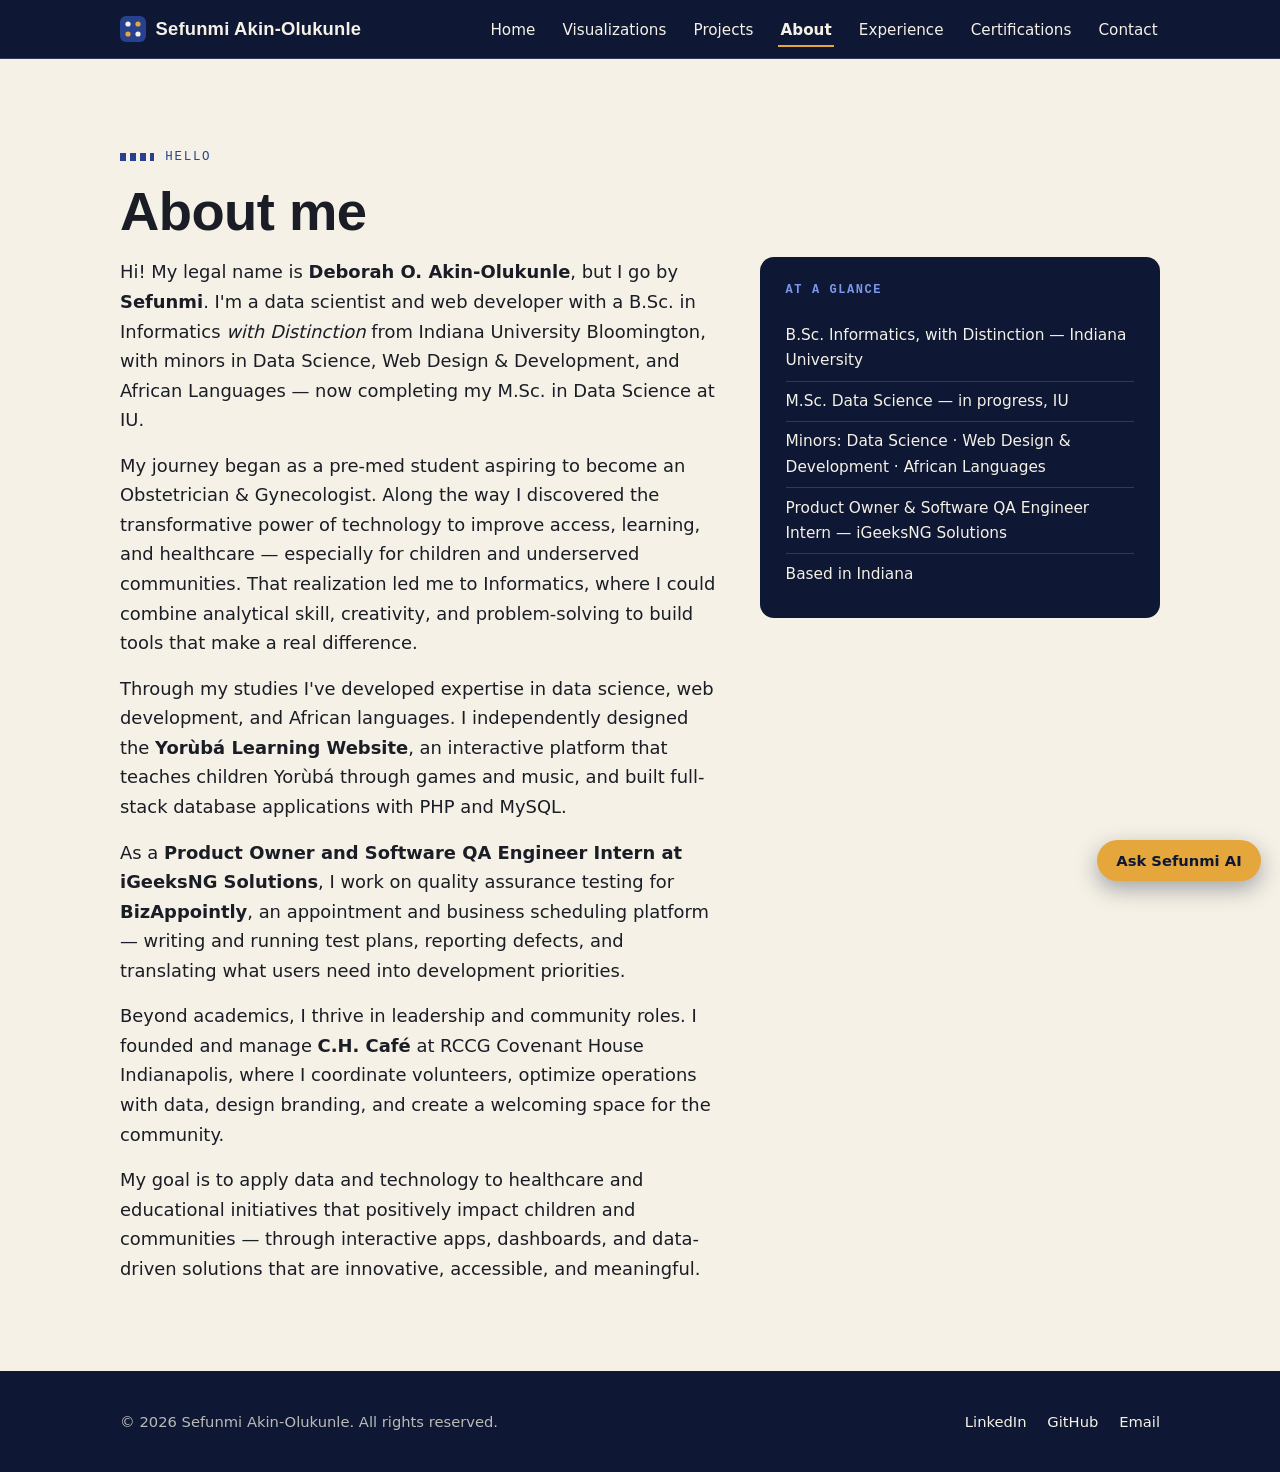
==== commit 953398be: "html web icon fix" ====
--- a/about.html
+++ b/about.html
@@ -10,7 +10,9 @@
   <link href="https://fonts.googleapis.com/css2?family=Bricolage+Grotesque:opsz,wght@12..96,400..800&family=Albert+Sans:wght@400;600;700&family=IBM+Plex+Mono:wght@400;500&display=swap" rel="stylesheet">
   <link rel="manifest" href="manifest.json">
   <meta name="theme-color" content="#0e1733">
-  <link rel="icon" href="images/icon-192.png" type="image/png">
+  <link rel="icon" href="favicon.ico" sizes="any">
+  <link rel="icon" type="image/png" sizes="32x32" href="images/favicon-32.png">
+  <link rel="icon" type="image/png" sizes="16x16" href="images/favicon-16.png">
   <link rel="apple-touch-icon" href="images/apple-touch-icon.png">
   <meta name="apple-mobile-web-app-capable" content="yes">
   <meta name="apple-mobile-web-app-title" content="Sefunmi">
--- a/css/style.css
+++ b/css/style.css
@@ -0,0 +1,695 @@
+/* ==========================================================================
+   Sefunmi Akin-Olukunle — Portfolio
+   Design system: "data as cloth" — àdìrẹ indigo + undyed cotton
+   Display: Bricolage Grotesque · Body: Albert Sans · Data: IBM Plex Mono
+   ========================================================================== */
+
+:root {
+  /* Color — dye and cloth */
+  --indigo-990: #0e1733;
+  --indigo-950: #131f42;
+  --indigo-900: #182752;
+  --indigo-700: #27418f;
+  --dye: #4066e0;          /* interactive accent */
+  --dye-soft: #7c97ec;
+  --cloth: #f5f1e6;        /* undyed cotton */
+  --cloth-2: #ece6d4;
+  --ink: #1a1d26;
+  --muted: #5a5f6e;
+  --marigold: #e5a63c;     /* data highlight, used sparingly */
+  --paper: #fbf9f2;
+  --line-dark: rgba(245, 241, 230, 0.16);
+  --line-light: rgba(26, 29, 38, 0.14);
+
+  /* Type */
+  --font-display: "Bricolage Grotesque", "Albert Sans", sans-serif;
+  --font-body: "Albert Sans", system-ui, sans-serif;
+  --font-data: "IBM Plex Mono", ui-monospace, monospace;
+
+  --step--1: clamp(0.82rem, 0.8rem + 0.1vw, 0.9rem);
+  --step-0: clamp(1rem, 0.96rem + 0.2vw, 1.125rem);
+  --step-1: clamp(1.25rem, 1.15rem + 0.5vw, 1.5rem);
+  --step-2: clamp(1.6rem, 1.4rem + 1vw, 2.2rem);
+  --step-3: clamp(2.2rem, 1.8rem + 2vw, 3.4rem);
+  --step-4: clamp(2.8rem, 2.1rem + 3.6vw, 5rem);
+
+  --maxw: 1120px;
+  --pad: clamp(1.1rem, 4vw, 2.5rem);
+  --radius: 14px;
+}
+
+* { box-sizing: border-box; margin: 0; padding: 0; }
+
+html { scroll-behavior: smooth; }
+
+body {
+  font-family: var(--font-body);
+  font-size: var(--step-0);
+  line-height: 1.65;
+  color: var(--ink);
+  background: var(--cloth);
+  -webkit-font-smoothing: antialiased;
+}
+
+img { max-width: 100%; display: block; }
+
+a { color: var(--dye); text-decoration: none; }
+a:hover { text-decoration: underline; text-underline-offset: 3px; }
+
+:focus-visible {
+  outline: 3px solid var(--marigold);
+  outline-offset: 3px;
+  border-radius: 4px;
+}
+
+.wrap { max-width: var(--maxw); margin: 0 auto; padding-inline: var(--pad); }
+
+/* --------------------------------------------------------------------------
+   Eyebrow — woven-dash motif encodes "section of the cloth"
+   -------------------------------------------------------------------------- */
+.eyebrow {
+  font-family: var(--font-data);
+  font-size: 0.78rem;
+  letter-spacing: 0.14em;
+  text-transform: uppercase;
+  color: var(--indigo-700);
+  display: flex;
+  align-items: center;
+  gap: 0.7rem;
+  margin-bottom: 0.9rem;
+}
+.eyebrow::before {
+  content: "";
+  width: 34px;
+  height: 8px;
+  background:
+    repeating-linear-gradient(90deg, var(--indigo-700) 0 6px, transparent 6px 10px);
+  flex: none;
+}
+.on-dark .eyebrow { color: var(--dye-soft); }
+.on-dark .eyebrow::before {
+  background: repeating-linear-gradient(90deg, var(--dye-soft) 0 6px, transparent 6px 10px);
+}
+
+/* --------------------------------------------------------------------------
+   Header / nav
+   -------------------------------------------------------------------------- */
+.site-header {
+  background: var(--indigo-990);
+  color: var(--cloth);
+  position: sticky;
+  top: 0;
+  z-index: 50;
+  border-bottom: 1px solid var(--line-dark);
+}
+.site-header .bar {
+  display: flex;
+  align-items: center;
+  justify-content: space-between;
+  gap: 1rem;
+  padding-block: 0.85rem;
+}
+.brand {
+  font-family: var(--font-display);
+  font-weight: 800;
+  font-size: 1.15rem;
+  color: var(--cloth);
+  letter-spacing: 0.01em;
+  display: flex;
+  align-items: center;
+  gap: 0.6rem;
+}
+.brand:hover { text-decoration: none; }
+.brand .mark {
+  width: 26px; height: 26px; flex: none;
+}
+.site-nav ul {
+  display: flex;
+  gap: clamp(0.6rem, 2vw, 1.4rem);
+  list-style: none;
+}
+.site-nav a {
+  color: var(--cloth);
+  font-size: 0.95rem;
+  padding: 0.35rem 0.15rem;
+  border-bottom: 2px solid transparent;
+}
+.site-nav a:hover { text-decoration: none; border-bottom-color: var(--dye-soft); }
+.site-nav a[aria-current="page"] {
+  border-bottom-color: var(--marigold);
+  font-weight: 600;
+}
+.nav-toggle {
+  display: none;
+  background: none;
+  border: 1px solid var(--line-dark);
+  color: var(--cloth);
+  font-family: var(--font-data);
+  font-size: 0.8rem;
+  letter-spacing: 0.1em;
+  padding: 0.45rem 0.8rem;
+  border-radius: 8px;
+  cursor: pointer;
+}
+
+@media (max-width: 760px) {
+  .nav-toggle { display: block; }
+  .site-nav {
+    position: absolute;
+    top: 100%;
+    left: 0; right: 0;
+    background: var(--indigo-990);
+    border-bottom: 1px solid var(--line-dark);
+    display: none;
+    padding: 0.6rem var(--pad) 1.1rem;
+  }
+  .site-nav.open { display: block; }
+  .site-nav ul { flex-direction: column; gap: 0.2rem; }
+  .site-nav a { display: block; padding: 0.55rem 0.2rem; }
+}
+
+/* --------------------------------------------------------------------------
+   Hero (home)
+   -------------------------------------------------------------------------- */
+.hero {
+  background: var(--indigo-990);
+  color: var(--cloth);
+  position: relative;
+  overflow: hidden;
+}
+.hero .wrap {
+  position: relative;
+  z-index: 2;
+  padding-block: clamp(4rem, 10vw, 7.5rem);
+  max-width: var(--maxw);
+}
+.hero h1 {
+  font-family: var(--font-display);
+  font-size: var(--step-4);
+  font-weight: 800;
+  line-height: 1.03;
+  letter-spacing: -0.015em;
+  max-width: 13ch;
+}
+.hero h1 .dyed { color: var(--marigold); }
+.hero .lede {
+  margin-top: 1.4rem;
+  max-width: 52ch;
+  font-size: var(--step-1);
+  line-height: 1.5;
+  color: rgba(245, 241, 230, 0.88);
+}
+.hero .cta-row { margin-top: 2.2rem; display: flex; flex-wrap: wrap; gap: 0.9rem; }
+#hero-cloth {
+  position: absolute;
+  inset: 0;
+  width: 100%;
+  height: 100%;
+  z-index: 1;
+  opacity: 0.85;
+}
+.hero .scrim {
+  position: absolute;
+  inset: 0;
+  z-index: 1;
+  background: linear-gradient(100deg, rgba(14,23,51,0.94) 32%, rgba(14,23,51,0.55) 62%, rgba(14,23,51,0.2));
+}
+.hero-caption {
+  position: absolute;
+  right: var(--pad);
+  bottom: 1rem;
+  z-index: 2;
+  font-family: var(--font-data);
+  font-size: 0.7rem;
+  letter-spacing: 0.08em;
+  color: rgba(245,241,230,0.55);
+}
+@media (max-width: 760px) {
+  .hero .scrim { background: linear-gradient(180deg, rgba(14,23,51,0.9), rgba(14,23,51,0.72)); }
+  .hero-caption { display: none; }
+}
+
+/* Buttons */
+.btn {
+  display: inline-block;
+  font-weight: 600;
+  font-size: 0.98rem;
+  padding: 0.75rem 1.5rem;
+  border-radius: 999px;
+  border: 2px solid transparent;
+  cursor: pointer;
+  transition: transform 120ms ease, background 120ms ease, color 120ms ease;
+}
+.btn:hover { text-decoration: none; transform: translateY(-1px); }
+.btn-primary { background: var(--marigold); color: var(--indigo-990); }
+.btn-primary:hover { background: #f0b654; }
+.btn-ghost { border-color: var(--line-dark); color: var(--cloth); }
+.btn-ghost:hover { border-color: var(--dye-soft); }
+.btn-dark { background: var(--indigo-900); color: var(--cloth); }
+.btn-dark:hover { background: var(--indigo-700); }
+.btn-outline { border-color: var(--indigo-900); color: var(--indigo-900); }
+.btn-outline:hover { background: var(--indigo-900); color: var(--cloth); }
+
+/* --------------------------------------------------------------------------
+   Sections
+   -------------------------------------------------------------------------- */
+.section { padding-block: clamp(3rem, 8vw, 5.5rem); }
+.section.alt { background: var(--paper); border-block: 1px solid var(--line-light); }
+.section h2 {
+  font-family: var(--font-display);
+  font-size: var(--step-3);
+  font-weight: 800;
+  line-height: 1.1;
+  letter-spacing: -0.01em;
+  margin-bottom: 1rem;
+  max-width: 22ch;
+}
+.section .section-intro { max-width: 62ch; color: var(--muted); margin-bottom: 2.2rem; }
+.section.on-dark {
+  background: var(--indigo-990);
+  color: var(--cloth);
+}
+.section.on-dark h2 { color: var(--cloth); }
+.section.on-dark .section-intro { color: rgba(245,241,230,0.75); }
+
+/* Reveal on scroll */
+.reveal { opacity: 0; transform: translateY(14px); transition: opacity 500ms ease, transform 500ms ease; }
+.reveal.visible { opacity: 1; transform: none; }
+@media (prefers-reduced-motion: reduce) {
+  html { scroll-behavior: auto; }
+  .reveal { opacity: 1; transform: none; transition: none; }
+  .btn { transition: none; }
+}
+
+/* --------------------------------------------------------------------------
+   Cards
+   -------------------------------------------------------------------------- */
+.card-grid {
+  display: grid;
+  grid-template-columns: repeat(auto-fit, minmax(280px, 1fr));
+  gap: 1.4rem;
+}
+.card {
+  background: var(--paper);
+  border: 1px solid var(--line-light);
+  border-radius: var(--radius);
+  overflow: hidden;
+  display: flex;
+  flex-direction: column;
+  transition: transform 140ms ease, box-shadow 140ms ease;
+}
+.card:hover { transform: translateY(-3px); box-shadow: 0 10px 26px rgba(24, 39, 82, 0.12); }
+.card .thumb { aspect-ratio: 16 / 9; background: var(--indigo-950); overflow: hidden; }
+.card .thumb img, .card .thumb svg { width: 100%; height: 100%; object-fit: cover; }
+.card .body { padding: 1.2rem 1.3rem 1.4rem; display: flex; flex-direction: column; gap: 0.55rem; flex: 1; }
+.card h3 { font-family: var(--font-display); font-weight: 700; font-size: var(--step-1); line-height: 1.25; }
+.card p { color: var(--muted); font-size: 0.97rem; flex: 1; }
+.card .meta {
+  font-family: var(--font-data);
+  font-size: 0.72rem;
+  letter-spacing: 0.1em;
+  text-transform: uppercase;
+  color: var(--indigo-700);
+}
+.card .links { display: flex; gap: 1rem; margin-top: 0.4rem; font-weight: 600; font-size: 0.95rem; }
+
+/* --------------------------------------------------------------------------
+   Skills
+   -------------------------------------------------------------------------- */
+.skills-cols {
+  display: grid;
+  grid-template-columns: repeat(auto-fit, minmax(220px, 1fr));
+  gap: 2rem;
+}
+.skills-cols h3 {
+  font-family: var(--font-data);
+  font-size: 0.78rem;
+  letter-spacing: 0.14em;
+  text-transform: uppercase;
+  color: var(--indigo-700);
+  border-bottom: 1px solid var(--line-light);
+  padding-bottom: 0.5rem;
+  margin-bottom: 0.8rem;
+}
+.skills-cols ul { list-style: none; }
+.skills-cols li { padding-block: 0.28rem; font-size: 1.02rem; }
+.skills-cols li strong { font-weight: 650; }
+
+/* --------------------------------------------------------------------------
+   Visualization demo panels
+   -------------------------------------------------------------------------- */
+.viz-panel {
+  background: var(--paper);
+  border: 1px solid var(--line-light);
+  border-radius: var(--radius);
+  padding: clamp(1.1rem, 3vw, 2rem);
+  margin-bottom: 2.6rem;
+}
+.viz-panel .viz-head {
+  display: flex;
+  flex-wrap: wrap;
+  align-items: baseline;
+  justify-content: space-between;
+  gap: 0.6rem;
+  margin-bottom: 0.4rem;
+}
+.viz-panel h3 {
+  font-family: var(--font-display);
+  font-size: var(--step-2);
+  font-weight: 750;
+  line-height: 1.15;
+}
+.badge {
+  font-family: var(--font-data);
+  font-size: 0.68rem;
+  letter-spacing: 0.09em;
+  text-transform: uppercase;
+  padding: 0.3rem 0.65rem;
+  border-radius: 999px;
+  border: 1px solid var(--line-light);
+  color: var(--indigo-700);
+  background: var(--cloth);
+  white-space: nowrap;
+}
+.badge.sample { border-color: var(--marigold); color: #8a5f14; background: #fdf3df; }
+.viz-panel .viz-about { color: var(--muted); max-width: 68ch; margin-bottom: 1.2rem; }
+.viz-controls {
+  display: flex;
+  flex-wrap: wrap;
+  gap: 0.9rem 1.6rem;
+  align-items: center;
+  padding: 0.8rem 1rem;
+  background: var(--cloth);
+  border: 1px solid var(--line-light);
+  border-radius: 10px;
+  margin-bottom: 1.1rem;
+  font-family: var(--font-data);
+  font-size: 0.8rem;
+}
+.viz-controls label { display: flex; align-items: center; gap: 0.55rem; }
+.viz-controls select, .viz-controls input[type="range"] { accent-color: var(--dye); }
+.viz-controls select {
+  font-family: var(--font-data);
+  font-size: 0.8rem;
+  padding: 0.3rem 0.5rem;
+  border: 1px solid var(--line-light);
+  border-radius: 6px;
+  background: var(--paper);
+}
+.viz-controls .btn { padding: 0.45rem 1rem; font-size: 0.85rem; }
+.viz-stage { width: 100%; }
+.viz-stage svg { display: block; width: 100%; height: auto; }
+.viz-note {
+  font-family: var(--font-data);
+  font-size: 0.72rem;
+  color: var(--muted);
+  margin-top: 0.8rem;
+}
+.viz-tooltip {
+  position: fixed;
+  pointer-events: none;
+  z-index: 90;
+  background: var(--indigo-990);
+  color: var(--cloth);
+  font-family: var(--font-data);
+  font-size: 0.75rem;
+  line-height: 1.5;
+  padding: 0.55rem 0.75rem;
+  border-radius: 8px;
+  opacity: 0;
+  transition: opacity 120ms ease;
+  max-width: 240px;
+}
+
+/* Dashboard grid */
+.dash-grid {
+  display: grid;
+  grid-template-columns: 1.4fr 1fr;
+  gap: 1.1rem;
+}
+.dash-grid .dash-cell {
+  background: var(--cloth);
+  border: 1px solid var(--line-light);
+  border-radius: 10px;
+  padding: 0.9rem 1rem 0.6rem;
+}
+.dash-cell h4 {
+  font-family: var(--font-data);
+  font-size: 0.72rem;
+  letter-spacing: 0.11em;
+  text-transform: uppercase;
+  color: var(--indigo-700);
+  margin-bottom: 0.4rem;
+}
+.dash-cell.full { grid-column: 1 / -1; }
+@media (max-width: 820px) { .dash-grid { grid-template-columns: 1fr; } }
+
+/* KPI strip */
+.kpi-row { display: flex; flex-wrap: wrap; gap: 1.1rem; margin-bottom: 1.1rem; }
+.kpi {
+  flex: 1 1 140px;
+  background: var(--indigo-990);
+  color: var(--cloth);
+  border-radius: 10px;
+  padding: 0.8rem 1rem;
+}
+.kpi .kpi-num { font-family: var(--font-display); font-weight: 800; font-size: 1.7rem; line-height: 1.1; }
+.kpi .kpi-label { font-family: var(--font-data); font-size: 0.68rem; letter-spacing: 0.1em; text-transform: uppercase; color: rgba(245,241,230,0.65); }
+
+/* --------------------------------------------------------------------------
+   Timeline (experience)
+   -------------------------------------------------------------------------- */
+.timeline { list-style: none; position: relative; padding-left: 1.6rem; max-width: 760px; }
+.timeline::before {
+  content: "";
+  position: absolute;
+  left: 5px; top: 6px; bottom: 6px;
+  width: 2px;
+  background: repeating-linear-gradient(180deg, var(--indigo-700) 0 8px, transparent 8px 14px);
+}
+.timeline li { position: relative; padding-bottom: 2rem; }
+.timeline li::before {
+  content: "";
+  position: absolute;
+  left: -1.6rem; top: 0.45rem;
+  width: 12px; height: 12px;
+  border-radius: 50%;
+  background: var(--marigold);
+  border: 2px solid var(--indigo-990);
+}
+.timeline h3 { font-family: var(--font-display); font-weight: 700; font-size: var(--step-1); line-height: 1.3; }
+.timeline .when {
+  font-family: var(--font-data);
+  font-size: 0.75rem;
+  letter-spacing: 0.08em;
+  color: var(--indigo-700);
+  display: block;
+  margin: 0.2rem 0 0.4rem;
+}
+.timeline p { color: var(--muted); max-width: 62ch; }
+
+/* --------------------------------------------------------------------------
+   About
+   -------------------------------------------------------------------------- */
+.about-grid { display: grid; grid-template-columns: 1.5fr 1fr; gap: 2.5rem; align-items: start; }
+.about-grid .prose p + p { margin-top: 1rem; }
+.fact-box {
+  background: var(--indigo-990);
+  color: var(--cloth);
+  border-radius: var(--radius);
+  padding: 1.5rem 1.6rem;
+}
+.fact-box h3 {
+  font-family: var(--font-data);
+  font-size: 0.75rem;
+  letter-spacing: 0.13em;
+  text-transform: uppercase;
+  color: var(--dye-soft);
+  margin-bottom: 0.9rem;
+}
+.fact-box ul { list-style: none; }
+.fact-box li { padding-block: 0.45rem; border-bottom: 1px solid var(--line-dark); font-size: 0.96rem; }
+.fact-box li:last-child { border-bottom: none; }
+@media (max-width: 820px) { .about-grid { grid-template-columns: 1fr; } }
+
+/* --------------------------------------------------------------------------
+   Certifications
+   -------------------------------------------------------------------------- */
+.cert-list { list-style: none; max-width: 720px; }
+.cert-list li {
+  display: flex;
+  justify-content: space-between;
+  gap: 1rem;
+  align-items: baseline;
+  padding: 1rem 0.2rem;
+  border-bottom: 1px solid var(--line-light);
+}
+.cert-list .issuer { font-family: var(--font-data); font-size: 0.78rem; color: var(--muted); white-space: nowrap; }
+
+/* --------------------------------------------------------------------------
+   Contact
+   -------------------------------------------------------------------------- */
+.contact-grid { display: grid; grid-template-columns: 1fr 1fr; gap: 2.5rem; align-items: start; }
+@media (max-width: 820px) { .contact-grid { grid-template-columns: 1fr; } }
+.contact-form { display: grid; gap: 1rem; }
+.contact-form label { font-weight: 600; font-size: 0.95rem; display: grid; gap: 0.35rem; }
+.contact-form input, .contact-form textarea {
+  font-family: var(--font-body);
+  font-size: 1rem;
+  padding: 0.7rem 0.85rem;
+  border: 1.5px solid var(--line-light);
+  border-radius: 10px;
+  background: var(--paper);
+}
+.contact-form input:focus, .contact-form textarea:focus {
+  outline: none;
+  border-color: var(--dye);
+}
+.contact-links { list-style: none; display: grid; gap: 0.7rem; }
+.contact-links a { font-weight: 600; }
+
+/* --------------------------------------------------------------------------
+   Footer
+   -------------------------------------------------------------------------- */
+.site-footer {
+  background: var(--indigo-990);
+  color: rgba(245, 241, 230, 0.75);
+  padding-block: 2.4rem;
+  font-size: 0.92rem;
+}
+.site-footer .wrap {
+  display: flex;
+  flex-wrap: wrap;
+  justify-content: space-between;
+  gap: 1rem;
+  align-items: center;
+}
+.site-footer a { color: var(--cloth); }
+.footer-links { display: flex; gap: 1.3rem; list-style: none; }
+
+/* --------------------------------------------------------------------------
+   Sefunmi AI chat
+   -------------------------------------------------------------------------- */
+#chat-launcher {
+  position: fixed;
+  right: 1.2rem;
+  bottom: 1.2rem;
+  z-index: 80;
+  background: var(--marigold);
+  color: var(--indigo-990);
+  border: none;
+  border-radius: 999px;
+  font-family: var(--font-body);
+  font-weight: 700;
+  font-size: 0.92rem;
+  padding: 0.75rem 1.2rem;
+  cursor: pointer;
+  box-shadow: 0 8px 22px rgba(14, 23, 51, 0.35);
+}
+#chatbot {
+  position: fixed;
+  right: 1.2rem;
+  bottom: 4.6rem;
+  z-index: 85;
+  width: min(340px, calc(100vw - 2.4rem));
+  background: var(--paper);
+  border: 1px solid var(--line-light);
+  border-radius: var(--radius);
+  box-shadow: 0 16px 40px rgba(14, 23, 51, 0.3);
+  display: none;
+  flex-direction: column;
+  overflow: hidden;
+}
+#chatbot.open { display: flex; }
+#chatbot header {
+  background: var(--indigo-990);
+  color: var(--cloth);
+  padding: 0.7rem 1rem;
+  display: flex;
+  justify-content: space-between;
+  align-items: center;
+  font-weight: 700;
+  font-size: 0.95rem;
+}
+#chatbot header button {
+  background: none; border: none; color: var(--cloth);
+  font-size: 1rem; cursor: pointer; padding: 0.1rem 0.4rem;
+}
+#chat-body { height: 260px; overflow-y: auto; padding: 0.9rem; display: flex; flex-direction: column; gap: 0.55rem; }
+.chat-msg { max-width: 85%; padding: 0.5rem 0.75rem; border-radius: 12px; font-size: 0.9rem; line-height: 1.45; }
+.chat-msg.bot { background: var(--cloth); border: 1px solid var(--line-light); align-self: flex-start; }
+.chat-msg.user { background: var(--dye); color: #fff; align-self: flex-end; }
+#chat-form { display: flex; border-top: 1px solid var(--line-light); }
+#chat-input { flex: 1; border: none; padding: 0.7rem 0.9rem; font-size: 0.92rem; font-family: var(--font-body); background: var(--paper); }
+#chat-input:focus { outline: none; }
+#chat-form button {
+  border: none; background: var(--indigo-990); color: var(--cloth);
+  padding: 0 1.1rem; font-weight: 600; cursor: pointer;
+}
+
+/* ==========================================================================
+   Dashboard collection — category filter, tags, data key
+   ========================================================================== */
+.cat-filter { display: flex; flex-wrap: wrap; gap: 0.6rem; margin-bottom: 0.8rem; }
+.cat-chip {
+  font-family: var(--font-body); font-weight: 600; font-size: 0.92rem;
+  background: var(--paper); color: var(--ink);
+  border: 2px solid var(--line-light); border-radius: 999px;
+  padding: 0.45rem 1.1rem; cursor: pointer;
+  transition: all 140ms ease;
+}
+.cat-chip:hover { border-color: var(--dye); }
+.cat-chip.active { background: var(--indigo-990); color: var(--cloth); border-color: var(--indigo-990); }
+.filter-count {
+  font-family: var(--font-data); font-size: 0.78rem;
+  color: var(--muted); margin-bottom: 1.6rem;
+}
+
+.cat-tag {
+  display: inline-block;
+  font-family: var(--font-data); font-size: 0.68rem;
+  letter-spacing: 0.09em; text-transform: uppercase;
+  padding: 0.2rem 0.6rem; border-radius: 6px; margin-bottom: 0.45rem;
+}
+.cat-tag.clinical { background: #e4f3f0; color: #1c6b5f; }
+.cat-tag.business { background: #e8ecfb; color: #27418f; }
+.cat-tag.climate  { background: #fdf0dc; color: #8a5f14; }
+.cat-tag.stats    { background: #f2e9f8; color: #6b3d8f; }
+
+.badge.real   { border-color: #2e9e8f; color: #1c6b5f; background: #e4f3f0; }
+.badge.modeled{ border-color: #7c97ec; color: #27418f; background: #e8ecfb; }
+.badge.live   { border-color: #8a63c4; color: #6b3d8f; background: #f2e9f8; }
+
+.data-key {
+  background: var(--paper); border: 1px solid var(--line-light);
+  border-left: 5px solid var(--marigold);
+  border-radius: 12px; padding: 1rem 1.2rem;
+  font-size: 0.93rem; line-height: 1.7; color: var(--muted);
+  margin-bottom: 2.4rem;
+}
+.data-key strong { color: var(--indigo-900); }
+.data-key .badge { margin-inline: 0.15rem; }
+
+.kpi-sub {
+  font-family: var(--font-data); font-size: 0.66rem;
+  color: rgba(245,241,230,0.6); margin-top: 0.15rem;
+}
+
+.viz-panel[hidden] { display: none; }
+.viz-head > div { flex: 1; min-width: 200px; }
+
+.bi-note {
+  background: var(--indigo-990); color: var(--cloth);
+  border-radius: var(--radius); padding: clamp(1.2rem, 3vw, 2rem);
+  margin-top: 1rem;
+}
+.bi-note h3 {
+  font-family: var(--font-display); font-size: var(--step-2);
+  font-weight: 750; margin-bottom: 0.7rem; color: var(--cloth);
+}
+.bi-note p { color: rgba(245,241,230,0.85); max-width: 70ch; }
+.bi-note p + p { margin-top: 0.8rem; }
+.bi-note code {
+  font-family: var(--font-data); font-size: 0.88em;
+  background: rgba(245,241,230,0.14); padding: 0.1rem 0.4rem; border-radius: 4px;
+}
